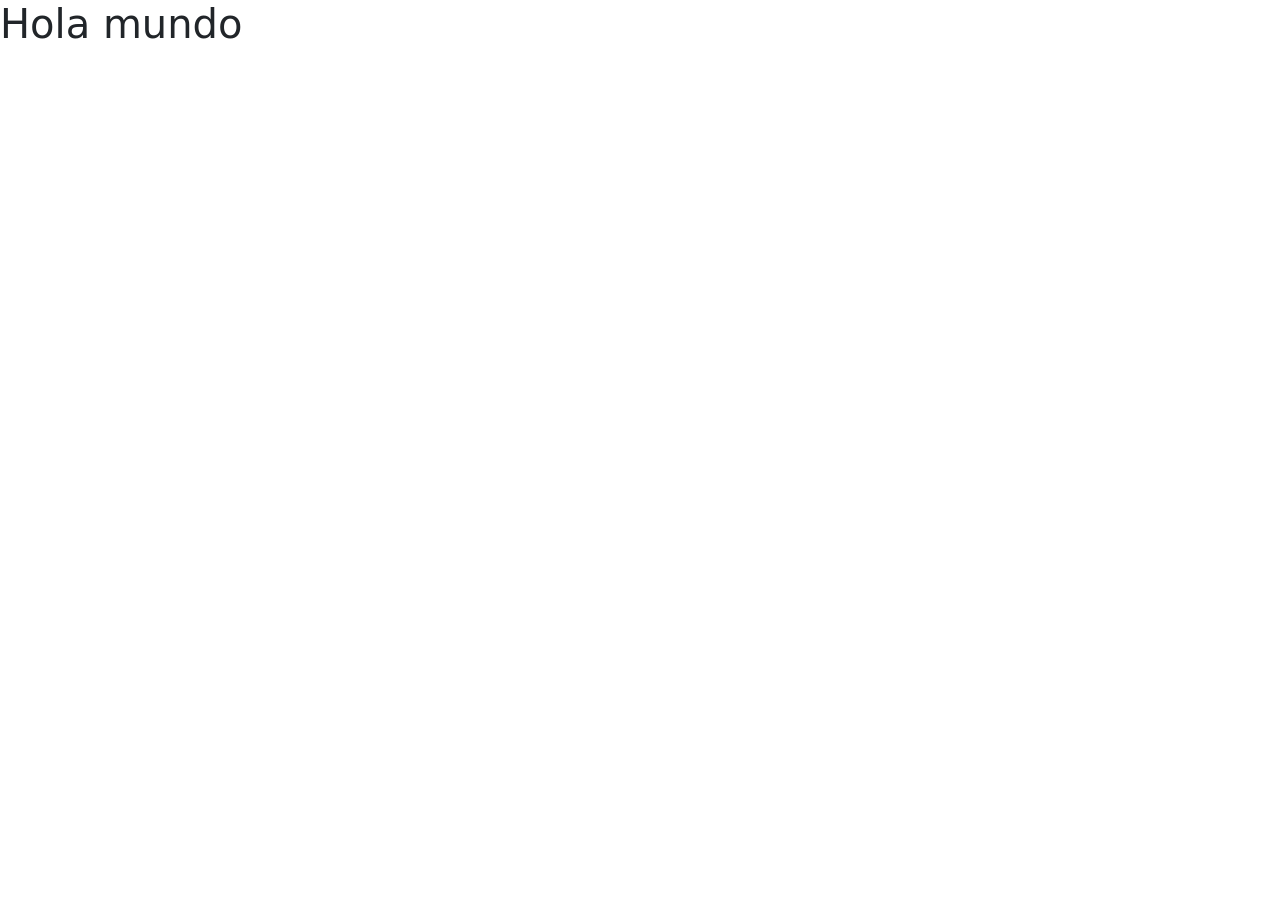
==== index.html @ 302e542b "feat: index.html" ====
<!DOCTYPE html>
<html lang="en">

<head>
    <meta charset="UTF-8">
    <meta name="viewport" content="width=device-width, initial-scale=1.0">
    <title>Document</title>
    <link rel="stylesheet" href="https://cdn.jsdelivr.net/npm/bootstrap@5.3.8/dist/css/bootstrap.min.css">
</head>

<body>
    <h1> Hola mundo </h1>
    <script src="https://cdn.jsdelivr.net/npm/bootstrap@5.3.8/dist/js/bootstrap.bundle.min.js"> </script>
</body>

</html>
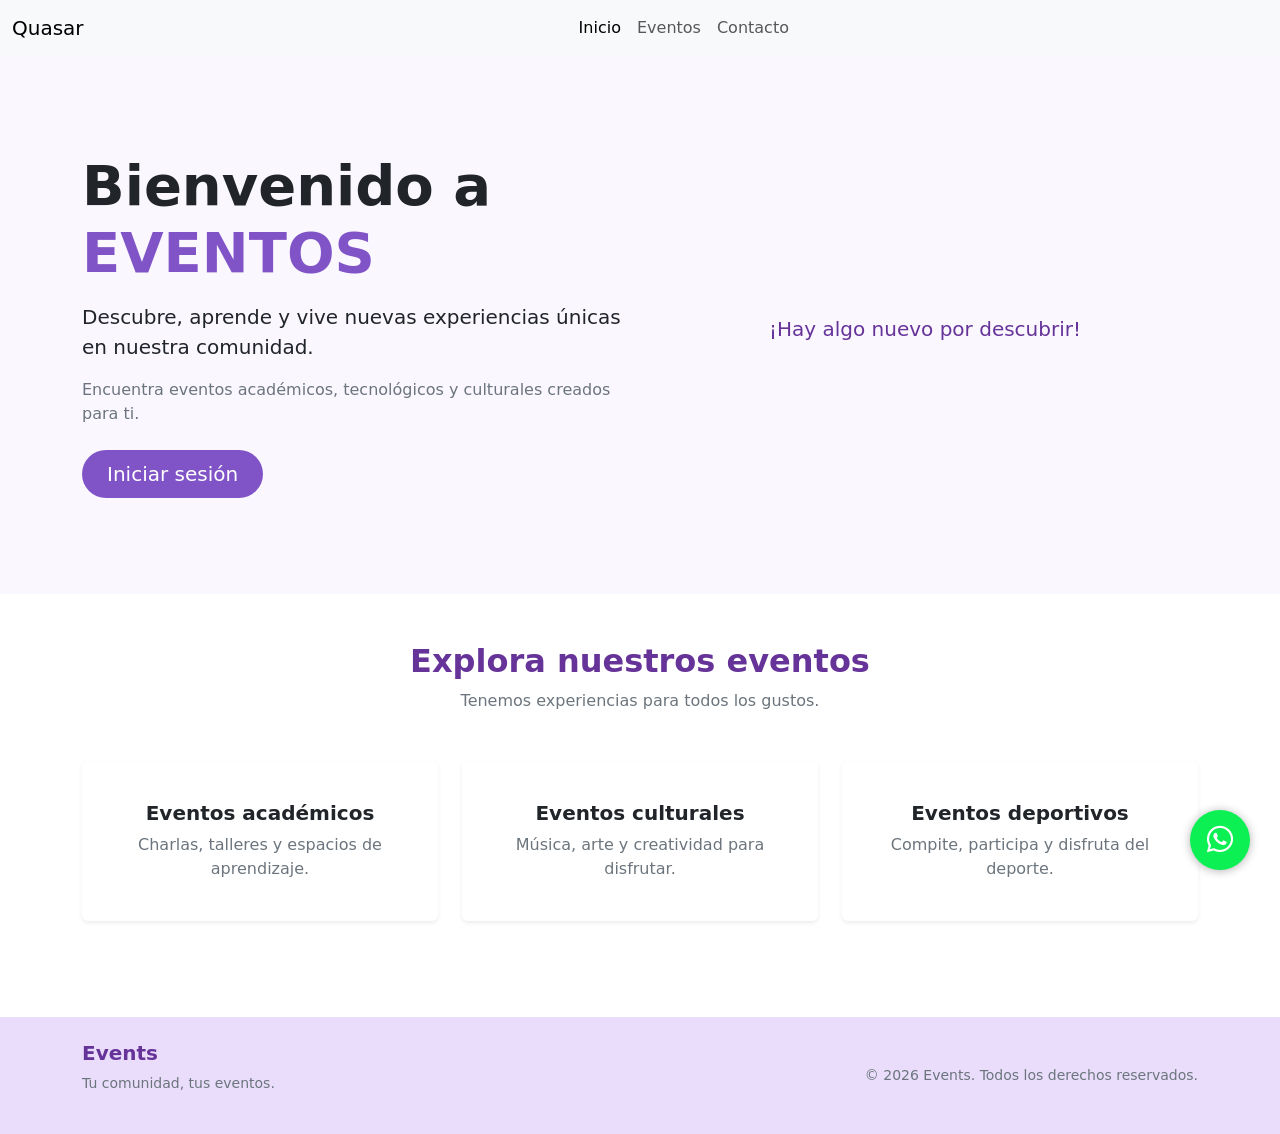
==== commit 4243104c: "feat: inicio de sesión, index" ====
--- a/index.html
+++ b/index.html
@@ -6,10 +6,184 @@
     <meta name="viewport" content="width=device-width, initial-scale=1.0">
     <title>Document</title>
     <link rel="stylesheet" href="https://cdn.jsdelivr.net/npm/bootstrap@5.3.8/dist/css/bootstrap.min.css">
+    <link rel="stylesheet" href="https://cdnjs.cloudflare.com/ajax/libs/font-awesome/6.5.1/css/all.min.css">
+    <link rel="stylesheet" href="./estilos/estilos.css">
 </head>
 
 <body>
-    <h1> Hola mundo </h1>
+
+     <a href="https://api.whatsapp.com/send?phone=3108972812" class="btn-wsp" target="_blank">
+        <i class="fa-brands fa-whatsapp"></i>
+    </a>
+
+    <nav class="navbar navbar-expand-lg bg-body-tertiary">
+        <div class="container-fluid">
+            <a class="navbar-brand" href="index.html"> Quasar </a>
+            <button class="navbar-toggler" type="button" data-bs-toggle="collapse" data-bs-target="#navbarText"
+                aria-controls="navbarText" aria-expanded="false" aria-label="Toggle navigation">
+                <span class="navbar-toggler-icon"></span>
+            </button>
+            <div class="collapse navbar-collapse" id="navbarText">
+                <ul class="navbar-nav mx-auto mb-2 mb-lg-0">
+                    <li class="nav-item">
+                        <a class="nav-link active" aria-current="page" href="#"> Inicio</a>
+                    </li>
+                    <li class="nav-item">
+                        <a class="nav-link" href="#">Eventos</a>
+                    </li>
+                    <li class="nav-item">
+                        <a class="nav-link" href="#">Contacto</a>
+                    </li>
+                </ul>
+            </div>
+        </div>
+    </nav>
+
+    <main>
+        <section class="py-5" style="background-color: #FAF7FF;">
+            <div class="container">
+                <div class="row align-items-center py-5">
+
+                    <div class="col-lg-6 text-center text-lg-start">
+
+                        <h1 class="display-4 fw-bold">
+                            Bienvenido a
+                            <span style="color: #8054C7;">EVENTOS</span>
+                        </h1>
+
+                        <p class="lead mt-3">
+                            Descubre, aprende y vive nuevas experiencias
+                            únicas en nuestra comunidad.
+                        </p>
+
+                        <p class="text-secondary">
+                            Encuentra eventos académicos, tecnológicos y
+                            culturales creados para ti.
+                        </p>
+
+                        <a href="inicioSesion.html" class="btn btn-lg text-white rounded-pill px-4 mt-2"
+                            style="background-color: #8054C7;">
+                            Iniciar sesión
+                            <i class="bi bi-arrow-right"></i>
+                        </a>
+
+                    </div>
+
+                    <!-- Ilustración -->
+                    <div class="col-lg-6 text-center mt-5 mt-lg-0">
+
+                        <i></i>
+
+                        <h5 class="mt-3" style="color: #663399;">
+                            ¡Hay algo nuevo por descubrir!
+                        </h5>
+
+                    </div>
+
+                </div>
+            </div>
+        </section>
+
+
+        <section class="py-5">
+            <div class="container">
+                <div class="text-center mb-5">
+                    <h2 class="fw-bold" style="color: #663399;">
+                        Explora nuestros eventos
+                    </h2>
+
+                    <p class="text-secondary">
+                        Tenemos experiencias para todos los gustos.
+                    </p>
+                </div>
+
+                <div class="row g-4">
+                    <!-- Categoría académica -->
+                    <div class="col-md-4">
+                        <div class="card h-100 border-0 shadow-sm text-center p-4">
+
+                            <i></i>
+
+                            <h5 class="fw-bold mt-3">Eventos académicos</h5>
+
+                            <p class="text-secondary">
+                                Charlas, talleres y espacios de aprendizaje.
+                            </p>
+
+                        </div>
+                    </div>
+
+                    <!-- Categoría cultural -->
+                    <div class="col-md-4">
+                        <div class="card h-100 border-0 shadow-sm text-center p-4">
+
+                            <i></i>
+
+                            <h5 class="fw-bold mt-3">Eventos culturales</h5>
+
+                            <p class="text-secondary">
+                                Música, arte y creatividad para disfrutar.
+                            </p>
+
+                        </div>
+                    </div>
+
+                    <!-- Categoría deportiva -->
+                    <div class="col-md-4">
+                        <div class="card h-100 border-0 shadow-sm text-center p-4">
+
+                            <i></i>
+
+                            <h5 class="fw-bold mt-3">Eventos deportivos</h5>
+
+                            <p class="text-secondary">
+                                Compite, participa y disfruta del deporte.
+                            </p>
+
+                        </div>
+                    </div>
+
+                </div>
+
+
+
+            </div>
+        </section>
+    </main>
+
+
+    <footer class="py-4 mt-5" style="background-color: #E9DDFB;">
+
+        <div class="container">
+
+            <div class="row align-items-center">
+
+                <div class="col-md-6 text-center text-md-start">
+
+                    <h5 class="fw-bold" style="color: #663399;">
+                        <i class="bi bi-calendar-heart"></i>
+                        Events
+                    </h5>
+
+                    <p class="small text-secondary">
+                        Tu comunidad, tus eventos.
+                    </p>
+
+                </div>
+
+                <div class="col-md-6 text-center text-md-end">
+
+                    <p class="small text-secondary mb-0">
+                        © 2026 Events. Todos los derechos reservados.
+                    </p>
+
+                </div>
+
+            </div>
+
+        </div>
+    </footer>
+
     <script src="https://cdn.jsdelivr.net/npm/bootstrap@5.3.8/dist/js/bootstrap.bundle.min.js"> </script>
 </body>
 
--- a/estilos/estilos.css
+++ b/estilos/estilos.css
@@ -0,0 +1,28 @@
+/*  ESTILOS BOTÓN DE WHATSAPP  */
+*{
+    margin: 0;
+    padding: 0;
+    border: 0;
+}
+
+.btn-wsp{
+    position: fixed;
+    width: 60px;
+    height: 60px;
+    line-height: 60px;
+    bottom: 30px;
+    right: 30px;
+    background-color: #0df053;
+    color: #fff;
+    border-radius: 50px;
+    text-align: center;
+    font-size: 30px;
+    box-shadow: 0px 1px 10px rgba(0, 0, 0, 0.3);
+    z-index: 100;
+}
+
+.btn-wsp:hover{
+    text-decoration: none;
+    color: #0df053;
+    background-color: #fff;
+}
